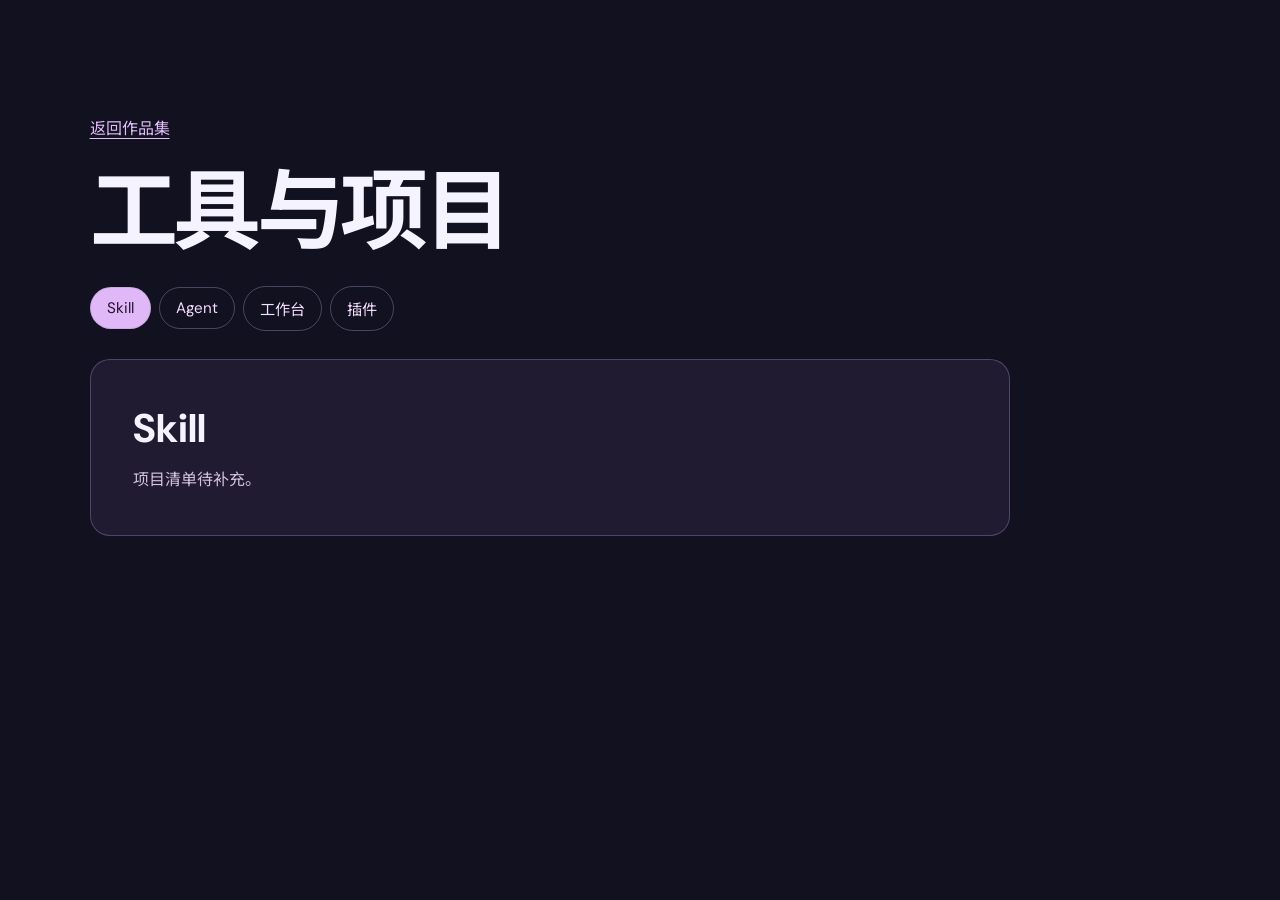
==== projects.html @ 49251c05 "Add portfolio pages" ====
<!doctype html>
<html lang="zh-CN">
<head>
  <meta charset="utf-8">
  <meta name="viewport" content="width=device-width, initial-scale=1">
  <meta name="description" content="Skill、Agent、工作台与插件的项目清单。">
  <title>工具与项目 · 作品集</title>
  <link rel="stylesheet" href="style.css">
  <link rel="stylesheet" href="works.css">
  <link rel="stylesheet" href="projects.css">
</head>
<body>
  <main class="section project-library">
    <a class="vibe-link" href="index.html#project-folders">返回作品集</a>
    <h1>工具与项目</h1>
    <nav class="project-tabs" aria-label="项目文件夹">
      <a href="#skill">Skill</a>
      <a href="#agent">Agent</a>
      <a href="#workbench">工作台</a>
      <a href="#plugins">插件</a>
    </nav>
    <div class="project-panels">
      <section class="project-panel" id="skill" aria-labelledby="skill-title">
        <h2 id="skill-title">Skill</h2>
        <p>项目清单待补充。</p>
      </section>
      <section class="project-panel" id="agent" aria-labelledby="agent-title">
        <h2 id="agent-title">Agent</h2>
        <p>项目清单待补充。</p>
      </section>
      <section class="project-panel" id="workbench" aria-labelledby="workbench-title">
        <h2 id="workbench-title">工作台</h2>
        <ul class="project-cases">
          <li>
            <h3>达人社教培 AI 工作台 Demo</h3>
            <p>面向独立老师和小型教培机构，展示业务工作台、经营诊断和报告流程。</p>
            <a class="vibe-link" href="https://github.com/liangtingwang123-rgb/workplant" target="_blank" rel="noopener noreferrer">查看 GitHub 仓库</a>
          </li>
        </ul>
      </section>
      <section class="project-panel" id="plugins" aria-labelledby="plugins-title">
        <h2 id="plugins-title">插件</h2>
        <p>项目清单待补充。</p>
      </section>
    </div>
  </main>
</body>
</html>
---- style.css ----
@import url('https://fonts.googleapis.com/css2?family=DM+Sans:wght@400;500;600;700&family=Noto+Sans+SC:wght@400;500;600;700&display=swap');
:root{font-family:'DM Sans','Noto Sans SC',sans-serif;color:#f5f3ff;background:#111120;scroll-behavior:smooth}*{box-sizing:border-box}body{margin:0}a{color:inherit;text-decoration:none}img,video{display:block;width:100%}button,a{outline-offset:4px}.site-header{height:74px;padding:0 4.5%;display:flex;align-items:center;justify-content:space-between;border-bottom:1px solid #ffffff21;position:relative;z-index:2;background:#111120}.brand{font-size:17px;font-weight:700;letter-spacing:.08em}.brand span{color:#a2a0b4;font-size:12px}.site-header nav{display:flex;gap:34px;color:#c7c5d5;font-size:14px}.site-header nav a:hover,.text-link:hover{color:#df9efa}.header-cta{border:1px solid #77738e;border-radius:100px;padding:10px 18px;font-size:14px}.header-cta:hover{background:#fff;color:#171423}.hero{min-height:680px;display:grid;grid-template-columns:53% 47%;position:relative;overflow:hidden;background:radial-gradient(circle at 62% 30%,#35224d 0,#171626 42%,#111120 75%)}.hero-copy{padding:115px 5% 100px 8.5%;position:relative;z-index:1}.eyebrow{color:#c39af6;font-size:12px;font-weight:700;letter-spacing:.17em;margin:0 0 26px}.hero h1{font-size:clamp(46px,5.4vw,86px);line-height:1.18;letter-spacing:-.07em;margin:0 0 30px;font-weight:700}.hero h1 em{font-style:normal;background:linear-gradient(90deg,#fff 5%,#d6adff 70%,#ffb6bf);background-clip:text;color:transparent}.hero-intro{color:#c9c6d7;font-size:17px;line-height:1.85;max-width:530px}.hero-actions{display:flex;align-items:center;gap:30px;margin-top:35px}.button{display:inline-flex;align-items:center;justify-content:center;border-radius:100px;padding:15px 27px;font-size:15px;font-weight:700}.button-primary{background:#dfadfb;color:#1b1324}.button-primary:hover{background:#fff}.text-link{font-size:14px}.hero-art{align-self:center;height:525px;margin:25px 0 55px -4%;overflow:hidden;border-radius:28px 0 0 28px;box-shadow:0 25px 80px #0008;transform:rotate(-2deg)}.hero-art img{height:100%;object-fit:cover;object-position:47%}.hero-bottom{position:absolute;bottom:30px;left:4.5%;right:4.5%;display:flex;justify-content:space-between;color:#9e9aaf;font-size:12px;letter-spacing:.05em}.section,.process-section{padding:110px 7%;max-width:1600px;margin:auto}.section-heading{display:flex;align-items:end;justify-content:space-between;gap:35px;margin-bottom:40px}.section-heading .eyebrow{margin-bottom:13px}.section-heading h2{font-size:clamp(32px,3.4vw,54px);letter-spacing:-.05em;margin:0}.section-heading>p{color:#aaa8ba;font-size:15px}.project-grid{display:grid;grid-template-columns:1fr 1fr;gap:28px}.project{background:#1c1b2d;border:1px solid #ffffff16;border-radius:20px;overflow:hidden}.project-featured{grid-column:1/-1;display:grid;grid-template-columns:58% 42%}.project-media{background:#252139;aspect-ratio:16/10;overflow:hidden}.project-featured .project-media{aspect-ratio:auto;min-height:450px}.project-media video{width:100%;height:100%;object-fit:contain;background:#0b0a10}.project-info{padding:26px 30px 30px;display:flex;flex-direction:column;justify-content:space-between;gap:30px}.project-featured .project-info{padding:44px}.category{color:#c4a0e6;font-size:12px;font-weight:700;letter-spacing:.1em}.project h3{font-size:28px;margin:12px 0}.project-featured h3{font-size:38px}.project p{color:#b8b6c9;font-size:15px;line-height:1.8;max-width:380px}.project-note{color:#928ea8;font-size:13px}.process-section{padding-top:50px}.process-grid{display:grid;grid-template-columns:repeat(3,1fr);gap:18px}.process-image{position:relative;aspect-ratio:4/3;border-radius:14px;overflow:hidden;background:#28243b}.process-image img{height:100%;object-fit:cover}.process-image span{position:absolute;bottom:12px;left:12px;background:#151322db;border:1px solid #ffffff25;border-radius:100px;padding:8px 14px;font-size:12px}.process-copy{color:#c1bfd0;max-width:840px;font-size:17px;line-height:1.9;margin-top:30px}.capabilities{padding-top:60px}.capability-list{border-top:1px solid #ffffff30}.capability-list>div{display:grid;grid-template-columns:65px 1fr 1.3fr;align-items:center;gap:20px;padding:30px 0;border-bottom:1px solid #ffffff30}.capability-list span{color:#a998c2;font-size:14px}.capability-list h3{font-size:25px;margin:0}.capability-list p{color:#b3b0c3;line-height:1.7;margin:0}.contact{text-align:center;padding:110px 20px;background:radial-gradient(circle at center,#483059,#241b35 50%,#161522 85%)}.contact .eyebrow{margin-bottom:18px}.contact h2{font-size:clamp(30px,4vw,56px);line-height:1.35;letter-spacing:-.05em;margin:0 0 20px}.contact p:not(.eyebrow){color:#c4bfd0}.contact-note{display:inline-block;border:1px solid #877397;border-radius:100px;padding:12px 24px;color:#d4c6df;margin-top:24px;font-size:14px}footer{display:flex;justify-content:space-between;padding:27px 5%;color:#8d8a9e;font-size:12px}@media(max-width:800px){.site-header{height:64px}.site-header nav{display:none}.hero{display:block;min-height:0}.hero-copy{padding:70px 7% 30px}.hero-art{height:350px;margin:20px 0 75px 7%;border-radius:20px 0 0 20px}.hero-bottom{bottom:22px}.section,.process-section{padding:75px 6%}.section-heading{display:block}.section-heading>p{margin-top:20px}.project-grid{display:block}.project{margin-bottom:20px}.project-featured{display:block}.project-featured .project-media{min-height:0;aspect-ratio:16/10}.project-featured .project-info{padding:26px 30px 30px}.project-featured h3{font-size:28px}.process-section{padding-top:35px}.process-grid{grid-template-columns:1fr 1fr}.process-image:last-child{grid-column:1/-1}.capability-list>div{grid-template-columns:40px 1fr;gap:12px}.capability-list p{grid-column:2}.contact{padding:80px 20px}}@media(max-width:520px){.brand{font-size:14px}.brand span{display:none}.header-cta{font-size:12px;padding:8px 13px}.hero h1{font-size:43px}.hero-intro{font-size:16px}.hero-actions{gap:18px}.hero-art{height:290px}.hero-bottom span:first-child{display:none}.hero-bottom{justify-content:end}.process-grid{display:block}.process-image{margin-bottom:15px}.process-image:last-child{grid-column:auto}}

/* The two supplied cover images form a scroll-controlled opening scene. */
.site-header{position:absolute;inset:0 0 auto;z-index:20;background:linear-gradient(#10101ba8,#10101b00);border-bottom:0;color:#fff}
.scroll-hero{height:240svh;position:relative;--scene-progress:0;--image-mix:0;--copy-progress:0}
.scroll-hero-stage{position:sticky;top:0;height:100svh;min-height:580px;overflow:hidden;isolation:isolate;background:#17152b}
.hero-scene,.hero-frame,.hero-scene-shade{position:absolute;inset:0;width:100%;height:100%}
.hero-scene{perspective:1100px;overflow:hidden}
.hero-frame{object-fit:cover;object-position:center center;will-change:transform,opacity;backface-visibility:hidden}
.hero-frame-start{transform:translate3d(calc(var(--scene-progress)*-2.5%),calc(var(--scene-progress)*-1%),0) scale(calc(1 + var(--scene-progress)*.16));opacity:calc(1 - var(--image-mix))}
.hero-frame-end{transform:translate3d(calc((1 - var(--scene-progress))*1.5%),calc((1 - var(--scene-progress))*1%),0) scale(calc(1.13 - var(--scene-progress)*.13));opacity:var(--image-mix)}
.hero-scene-shade{background:linear-gradient(90deg,#0807128a 0%,#08071220 53%,transparent 85%),linear-gradient(0deg,#080712a8,transparent 45%);opacity:calc(.25 + var(--copy-progress)*.75);pointer-events:none}
.scroll-hero-top{position:absolute;top:92px;left:4.5%;right:4.5%;display:flex;justify-content:space-between;color:#ffffffbd;font-size:12px;letter-spacing:.16em}
.scroll-hero-copy{position:absolute;left:7%;bottom:10%;max-width:860px;opacity:var(--copy-progress);transform:translate3d(0,calc((1 - var(--copy-progress))*35px),0);pointer-events:none;text-shadow:0 3px 25px #0807128c}
.scroll-hero-copy .eyebrow{color:#f4c8f9;margin-bottom:16px}
.scroll-hero-copy h1{font-size:clamp(46px,6.5vw,104px);line-height:1.13;letter-spacing:-.07em;margin:0 0 20px}
.scroll-hero-copy h1 em{font-style:normal;color:#f4d5fb}
.scroll-hero-copy p:not(.eyebrow){color:#eee9f2;font-size:16px;margin:0 0 25px}
.scroll-hero-copy .button{pointer-events:auto;text-shadow:none}
.scroll-hint{position:absolute;left:50%;bottom:30px;transform:translateX(-50%);display:flex;flex-direction:column;align-items:center;gap:12px;color:#fff;font-size:13px;letter-spacing:.08em;opacity:calc(1 - var(--scene-progress)*3);white-space:nowrap}
.scroll-hint-line{width:1px;height:34px;background:linear-gradient(#fff,transparent)}
.hero-progress{position:absolute;right:4.5%;top:50%;width:2px;height:110px;background:#ffffff55;transform:translateY(-50%)}
.hero-progress span{display:block;width:100%;height:100%;background:#fff;transform:scaleY(var(--scene-progress));transform-origin:top}
@media(max-width:800px){.scroll-hero-stage{min-height:0}.scroll-hero-top{top:80px}.scroll-hero-copy{left:6%;right:6%;bottom:12%}.scroll-hero-copy h1{font-size:clamp(42px,9vw,72px)}.hero-frame{object-position:43% center}.hero-scene-shade{background:linear-gradient(0deg,#080712d1,transparent 60%);opacity:calc(.2 + var(--copy-progress)*.8)}}
@media(max-width:520px){.scroll-hero{height:210svh}.scroll-hero-top{top:78px;font-size:10px}.scroll-hero-copy h1{font-size:43px}.scroll-hero-copy p:not(.eyebrow){font-size:14px}.scroll-hint{bottom:22px}.hero-progress{right:5%;height:75px}.hero-frame{object-position:42% center}}
@media(prefers-reduced-motion:reduce){.scroll-hero{height:100svh}.hero-frame-start{display:none}.hero-frame-end{opacity:1;transform:none}.scroll-hero-copy{opacity:1;transform:none}.scroll-hint,.hero-progress{display:none}}
.hero-frame-start{transform:var(--start-transform,scale(1))}
.hero-frame-end{transform:var(--end-transform,scale(1.13))}
.scroll-hero-copy{transform:var(--copy-transform,translate3d(0,35px,0))}
.scroll-hint{opacity:var(--hint-opacity,1)}
@media(prefers-reduced-motion:reduce){.hero-frame-end{transform:none}.scroll-hero-copy{transform:none}}
/* Keep the character clear and give the opening statement its own space. */
.scroll-hero-copy{left:auto;right:6%;width:min(42vw,640px);max-width:none;text-align:left;bottom:15%}
.scroll-hero-copy h1{font-size:clamp(44px,4.4vw,72px);line-height:1.19}
.hero-scene-shade{background:linear-gradient(270deg,#080712bb 0%,#08071240 42%,transparent 70%),linear-gradient(0deg,#08071275,transparent 48%)}
.hero-scene{transform-style:preserve-3d}
.hero-frame{transform-origin:50% 50%}
.subsection-heading{margin:84px 0 28px;padding-top:35px;border-top:1px solid #ffffff30}
.subsection-heading .eyebrow{margin-bottom:12px}
.subsection-heading h3{font-size:clamp(28px,3vw,43px);margin:0 0 8px}
.subsection-heading p:last-child{color:#aaa8ba;font-size:15px}
.creator-project{display:grid;grid-template-columns:43% 57%;max-width:900px}
.creator-project .project-media{aspect-ratio:16/9}
.creator-project .project-info{padding:35px}
@media(max-width:800px){.scroll-hero-copy{right:6%;width:53vw;bottom:14%}.scroll-hero-copy h1{font-size:clamp(36px,5vw,54px)}.creator-project{display:block}.creator-project .project-media{aspect-ratio:16/10}}
@media(max-width:520px){.scroll-hero-copy{left:auto;right:5%;width:67vw;bottom:13%}.scroll-hero-copy h1{font-size:clamp(30px,8vw,42px)}.scroll-hero-copy .eyebrow{font-size:9px;letter-spacing:.1em}.scroll-hero-copy p:not(.eyebrow){font-size:12px;line-height:1.5}.scroll-hero-copy .button{padding:11px 19px;font-size:13px}.hero-scene-shade{background:linear-gradient(270deg,#080712bf,#08071234 75%,transparent),linear-gradient(0deg,#08071275,transparent 55%)}.subsection-heading{margin-top:60px}.creator-project .project-info{padding:26px 30px}}
---- works.css ----
.works {
  --card-gap: clamp(14px, 2vw, 24px);
  --work-border: #b8a9d52e;
}

.works .section-heading {
  margin-bottom: clamp(32px, 5vw, 64px);
}

.work-index {
  display: flex;
  align-items: center;
  flex-wrap: wrap;
  gap: 8px;
}

.work-index a {
  padding: 8px 14px;
  border: 1px solid var(--work-border);
  border-radius: 100px;
  font-size: .9rem;
  color: #e3d6f0;
}

.work-index a:hover {
  background: #362743;
  border-color: #b99bcf;
}

@media (max-width: 800px) {
  .works .section-heading .work-index {
    margin-top: 17px;
  }
}

.work-collection + .work-collection {
  margin-top: clamp(56px, 8vw, 112px);
  padding-top: clamp(32px, 5vw, 56px);
  border-top: 1px solid var(--work-border);
}

.work-collection h3 {
  margin: 0 0 10px;
  font-size: clamp(28px, 4vw, 54px);
  line-height: 1.15;
  letter-spacing: -.035em;
}

.online-feature {
  display: flex;
  flex-wrap: wrap;
  align-items: flex-end;
  justify-content: space-between;
  gap: 26px;
  margin-bottom: clamp(48px, 7vw, 92px);
  padding: clamp(24px, 5vw, 66px);
  border: 1px solid #b292de65;
  border-radius: 24px;
  background: radial-gradient(ellipse at 12% 110%, #58315f 0%, transparent 64%),
    linear-gradient(120deg, #302040, #19172c 76%);
}

.online-feature h3 {
  margin: 0 0 18px;
  color: #f1dffa;
  font-size: clamp(1.125rem, 2vw, 1.55rem);
}

.online-feature-metric {
  display: flex;
  flex-wrap: wrap;
  align-items: baseline;
  gap: 8px 18px;
  margin: 0;
}

.online-feature-metric strong {
  color: #f7ddff;
  font-size: clamp(3.75rem, 10.5vw, 9rem);
  font-variant-numeric: tabular-nums;
  letter-spacing: -.055em;
  line-height: .93;
  white-space: nowrap;
}

.online-feature-metric strong span {
  font-size: .46em;
  letter-spacing: 0;
}

.online-feature-label {
  color: #eedcf9;
  font-size: clamp(1rem, 2vw, 1.55rem);
  white-space: nowrap;
}

.online-feature .button {
  padding: 14px 24px;
  font-size: 1rem;
}

.book-preview {
  display: grid;
  grid-template-columns: minmax(0, 1.35fr) minmax(0, 1fr);
  margin-top: 22px;
  overflow: hidden;
  border: 1px solid var(--work-border);
  border-radius: 20px;
  background: #231a34;
}

.book-preview:hover {
  border-color: #d6aaf2;
}

.book-preview img {
  height: 100%;
  aspect-ratio: 2 / 1;
  object-fit: contain;
  background: #171424;
}

.book-preview-copy {
  display: grid;
  align-content: center;
  justify-items: start;
  gap: 13px;
  padding: clamp(22px, 4vw, 50px);
  color: #dfcfea;
}

.book-preview-copy strong {
  color: #f7edfc;
  font-size: clamp(1.55rem, 4vw, 3.4rem);
}

.book-preview-copy .button {
  margin-top: 5px;
}

.work-lane {
  margin-top: clamp(20px, 3vw, 36px);
}

.work-lane-bar {
  min-height: 44px;
  display: flex;
  justify-content: space-between;
  align-items: center;
  gap: 12px;
  margin-bottom: 10px;
}

.work-lane-bar h4 {
  margin: 0;
  font-size: clamp(18px, 2vw, 24px);
  line-height: 1.25;
}

.work-controls {
  display: flex;
  gap: 8px;
  flex: 0 0 auto;
}

.work-controls[hidden] {
  display: none;
}

.work-control,
.media-viewer-close {
  display: grid;
  place-items: center;
  width: 44px;
  height: 44px;
  padding: 0;
  border: 1px solid #aa9abe60;
  border-radius: 50%;
  color: #f5edff;
  background: #242039;
  cursor: pointer;
}

.work-control:hover:not([aria-disabled="true"]),
.media-viewer-close:hover {
  background: #4d3d62;
}

.work-control[aria-disabled="true"] {
  opacity: .35;
  cursor: default;
}

.work-chevron {
  width: 9px;
  height: 9px;
  border: solid currentColor;
  border-width: 2px 2px 0 0;
  transform: translateX(-2px) rotate(45deg);
}

.work-control[data-direction="-1"] .work-chevron {
  transform: translateX(2px) rotate(-135deg);
}

.work-track {
  display: grid;
  grid-auto-flow: column;
  grid-auto-columns: clamp(238px, 31.5%, 410px);
  gap: var(--card-gap);
  margin: 0;
  padding: 6px 5px 16px;
  list-style: none;
  overflow-x: auto;
  overscroll-behavior-x: contain;
  scroll-snap-type: x mandatory;
  scroll-padding-inline: 5px;
  scrollbar-width: thin;
  scrollbar-color: #8c72a1 #271e34;
}

.work-track.is-dragging {
  cursor: grabbing;
  user-select: none;
  scroll-snap-type: none;
}

.work-track.is-dragging a {
  cursor: grabbing;
}

.work-track > li {
  min-width: 0;
  scroll-snap-align: start;
}

.work-card {
  display: flex;
  flex-direction: column;
  height: 100%;
  border: 1px solid var(--work-border);
  border-radius: 16px;
  overflow: hidden;
  background: #1c192c;
  color: #f8f3ff;
  user-select: none;
  transition: border-color .2s ease, background-color .2s ease, transform .25s ease;
}

.work-card:hover,
.work-card:focus-visible {
  border-color: #d4a6fb;
  background: #262037;
}

.work-card:focus-visible,
.work-control:focus-visible,
.media-viewer-close:focus-visible {
  outline: 2px solid #e7c2ff;
  outline-offset: 2px;
}

.work-card-media {
  display: block;
  position: relative;
  overflow: hidden;
  aspect-ratio: 4 / 3;
  background: radial-gradient(ellipse at center, #352941, #201a2b);
}

.work-card-media img {
  height: 100%;
  object-fit: contain;
  transition: transform .45s ease;
}

@media (hover: hover) and (prefers-reduced-motion: no-preference) {
  .work-track:not(.is-dragging) .work-card:hover {
    transform: translateY(-3px);
  }

  .work-track:not(.is-dragging) .work-card:hover img {
    transform: scale(1.035);
  }
}

.work-card-copy {
  display: flex;
  justify-content: space-between;
  align-items: baseline;
  gap: 12px;
  padding: 16px 15px 17px;
}

.work-card-title {
  font-size: clamp(16px, 1.5vw, 22px);
  font-weight: 700;
  line-height: 1.45;
}

.circular-gallery .work-lane-bar {
  flex-wrap: wrap;
}

.circular-gallery:not(.is-circular-gallery) [data-gallery-toggle],
.circular-gallery:not(.is-circular-gallery) .gallery-caption,
.circular-gallery.is-gallery-static [data-gallery-toggle] {
  display: none;
}

.circular-gallery [data-gallery-toggle]::before {
  content: '';
  box-sizing: border-box;
  width: 11px;
  height: 13px;
  border-inline: 3px solid currentColor;
}

.circular-gallery [data-gallery-toggle][data-paused]::before {
  width: 0;
  height: 0;
  margin-left: 3px;
  border: 7px solid transparent;
  border-left: 11px solid currentColor;
  border-right: 0;
}

.is-circular-gallery .work-track {
  display: block;
  position: relative;
  width: 100%;
  height: var(--gallery-height, 300px);
  padding: 0;
  overflow: hidden;
  overflow: clip;
  perspective: var(--gallery-perspective, 1000px);
  scroll-snap-type: none;
  color: #f5edff;
  background: radial-gradient(ellipse at 50% 50%, #42305267, transparent 69%);
  touch-action: pan-y pinch-zoom;
  cursor: grab;
}

.is-circular-gallery .work-track:focus-visible {
  outline: 2px solid #e7c2ff;
  outline-offset: 3px;
  border-radius: 12px;
}

.is-circular-gallery .work-track > li {
  position: absolute;
  top: 50%;
  left: 50%;
  width: var(--gallery-card-width, 260px);
  backface-visibility: hidden;
}

.is-circular-gallery .work-card {
  position: relative;
  border-color: #b8a9d580;
  border-radius: clamp(9px, 1.25vw, 17px);
  box-shadow: 0 14px 32px #09051355;
  -webkit-user-drag: none;
}

.is-circular-gallery .work-track:not(.is-dragging) .work-card:hover,
.is-circular-gallery .work-track:not(.is-dragging) .work-card:hover img {
  transform: none;
}

.is-circular-gallery .is-gallery-front .work-card {
  border-color: #cf9ff4;
  box-shadow: 0 20px 42px #08040d98, 0 0 28px #cf9ff41e;
}

.is-circular-gallery .work-card:focus-visible {
  outline-offset: -4px;
}

.is-circular-gallery .work-card-media {
  aspect-ratio: 16 / 9;
  background: #20172b;
}

.is-circular-gallery .work-card-copy {
  position: absolute;
  width: 1px;
  height: 1px;
  padding: 0;
  overflow: hidden;
  clip-path: inset(50%);
  white-space: nowrap;
}

.gallery-caption {
  display: flex;
  align-items: baseline;
  justify-content: center;
  gap: 12px;
  margin: 4px 0 0;
}

.gallery-caption [data-gallery-title] {
  font-size: clamp(1rem, 2.3vw, 1.35rem);
  font-weight: 700;
}

.gallery-caption [data-gallery-position] {
  color: #cabbda;
  font-size: .875rem;
  font-variant-numeric: tabular-nums;
  white-space: nowrap;
}

@media (prefers-reduced-motion: no-preference) {
  .is-gallery-entering .work-card {
    animation: gallery-rise .48s cubic-bezier(.2, .7, .25, 1) var(--gallery-rise-delay, 0ms) both;
  }

  @keyframes gallery-rise {
    from {opacity: 0; translate: 0 33px;}
    to {opacity: 1; translate: 0 0;}
  }
}

.video-time {
  flex: 0 0 auto;
  color: #cbc0db;
  font-size: .875rem;
  font-variant-numeric: tabular-nums;
}

.media-viewer {
  width: min(1120px, calc(100% - 24px));
  max-width: none;
  max-height: calc(100% - 24px);
  padding: 0;
  border: 1px solid #88739c;
  border-radius: 16px;
  background: #151222;
  color: #fff;
  box-shadow: 0 24px 100px #0009;
}

.media-viewer::backdrop {
  background: #090710d9;
}

.media-viewer-bar {
  display: flex;
  align-items: center;
  justify-content: space-between;
  gap: 16px;
  padding: 10px 14px 10px 20px;
}

.media-viewer-bar h2 {
  margin: 0;
  font-size: 1.125rem;
}

.media-viewer-close {
  flex: 0 0 auto;
  font: 28px/1 system-ui, sans-serif;
}

.image-viewer img {
  display: block;
  width: 100%;
  max-height: calc(100svh - 104px);
  background: #07060b;
  object-fit: contain;
}

html:has(.media-viewer[open]) {
  overflow: hidden;
}

.video-group {
  margin-top: clamp(30px, 4vw, 60px);
  scroll-margin-top: 18px;
}

.video-group + .video-group {
  padding-top: 24px;
  border-top: 1px solid var(--work-border);
}

.video-group h4 {
  margin: 0 0 20px;
  font-size: clamp(19px, 2.15vw, 27px);
}

.video-lane .work-lane-bar h4 {
  margin: 0;
}

.video-track {
  grid-auto-columns: clamp(235px, 75%, 920px);
}

.video-card {
  --cover-background: #101b2d;
  --cover-shadow: #101b2d44;
  --cover-focal-y: 27%;
}

.video-card-palace {
  --cover-background: #2e2429;
  --cover-shadow: #2e242944;
  --cover-focal-y: 30%;
}

.overseas-track .video-card {
  --cover-background: #19141d;
  --cover-shadow: #19141d44;
  --cover-focal-y: 9%;
}

.video-card-cover {
  isolation: isolate;
  aspect-ratio: 16 / 9;
  background: var(--cover-background);
}

.video-card-cover img {
  position: absolute;
  inset: 0 0 0 auto;
  width: 76%;
  object-fit: cover;
  object-position: center var(--cover-focal-y);
  transform-origin: right center;
}

.video-card-product img {
  width: 59%;
  padding-right: clamp(12px, 4vw, 48px);
  object-fit: contain;
  object-position: right center;
}

.video-card-cover::after {
  position: absolute;
  inset: 0;
  content: '';
  background: linear-gradient(90deg, var(--cover-background) 23%, var(--cover-shadow) 66%, transparent),
    linear-gradient(0deg, #0b0916d9, transparent 65%);
  pointer-events: none;
}

.video-card-copy {
  position: absolute;
  z-index: 1;
  inset: auto 0 0;
  display: grid;
  gap: 10px;
  padding: clamp(14px, 3.1vw, 42px);
}

.video-card-copy .work-card-title {
  font-size: clamp(19px, 3.4vw, 48px);
  text-shadow: 0 2px 12px #0a0814;
}

.video-card-meta {
  display: flex;
  align-items: center;
  gap: 13px;
}

.video-card-play {
  display: inline-flex;
  align-items: center;
  gap: 7px;
  padding: 6px 12px;
  border: 1px solid #dfd5f285;
  border-radius: 100px;
  background: #181323a8;
  color: #fff;
  font-size: .875rem;
}

.video-card-play::before {
  width: 0;
  height: 0;
  content: '';
  border-block: 4px solid transparent;
  border-left: 7px solid currentColor;
}

.video-viewer {
  width: min(480px, calc(100% - 24px));
}

.video-viewer video {
  width: 100%;
  aspect-ratio: 9 / 16;
  max-height: calc(100svh - 104px);
  object-fit: contain;
  background: #07060b;
}

.video-list {
  display: grid;
  gap: clamp(28px, 5vw, 56px);
  max-width: 940px;
  margin: 0 auto;
  padding: 0;
  list-style: none;
}

.video-list > li {
  min-width: 0;
}

.video-entry {
  width: 100%;
  margin: 0 auto;
  border: 1px solid var(--work-border);
  border-radius: 16px;
  overflow: hidden;
  background: #1c192c;
}

.video-entry figcaption {
  display: flex;
  justify-content: space-between;
  align-items: baseline;
  gap: 12px;
  padding: 13px 16px;
}

.video-entry video {
  display: block;
  width: 100%;
  height: auto;
  max-height: 80svh;
  aspect-ratio: var(--video-ratio);
  object-fit: contain;
  background: #07060b;
}

.vibe-section {
  padding-top: 12px;
}

.vibe-case {
  display: grid;
  grid-template-columns: minmax(0, 1fr) minmax(0, 1.15fr);
  overflow: hidden;
  border: 1px solid #b8a9d53d;
  border-radius: 20px;
  background: #1c192c;
}

.vibe-case-copy {
  align-self: center;
  padding: clamp(23px, 4vw, 54px);
}

.vibe-case h3 {
  margin: 0;
  font-size: clamp(23px, 3vw, 39px);
}

.vibe-case p {
  color: #d0c3dd;
  line-height: 1.75;
  margin: 14px 0 24px;
}

.vibe-case-actions {
  display: flex;
  flex-wrap: wrap;
  align-items: center;
  gap: 13px 22px;
}

.vibe-link {
  color: #e2bdfb;
  text-decoration: underline;
  text-underline-offset: .25em;
}

.vibe-case-image {
  width: 100%;
  height: 100%;
  min-height: 0;
  object-fit: cover;
  object-position: 40% center;
}

@media (max-width: 650px) {
  .book-preview {
    grid-template-columns: minmax(0, 1fr);
  }

  .work-track {
    grid-auto-columns: 76%;
  }

  .video-track {
    grid-auto-columns: 86%;
  }

  .vibe-case {
    grid-template-columns: minmax(0, 1fr);
  }

  .vibe-case-image {
    order: -1;
    height: auto;
  }
}

@media (prefers-reduced-motion: reduce) {
  .work-card,
  .work-card-media img {
    transition: none;
  }
}
---- projects.css ----
.project-folders .section-heading {
  margin-bottom: 38px;
}

.folder-grid {
  display: grid;
  grid-template-columns: repeat(4, minmax(0, 1fr));
  gap: clamp(16px, 3.2vw, 48px);
  padding: 105px 10px 24px;
}

.folder-group {
  --folder-back: #bda0d6;
  --folder-front: #ead3f8;
  --folder-shade: #c3a0dd;
  --folder-tilt: -7deg;
  --folder-offset: 0px;
  position: relative;
  min-width: 0;
}

.folder-link {
  position: relative;
  display: block;
  width: 100%;
  min-height: clamp(94px, 15vw, 172px);
  padding: 0;
  isolation: isolate;
  border: 1px solid #fff5;
  border-radius: 8px 16px 16px 16px;
  background: var(--folder-back);
  color: #24152f;
  box-shadow: 0 14px 24px #07051270, inset 0 1px #fffa;
  font: inherit;
  text-align: left;
  cursor: pointer;
  transform: translateY(var(--folder-offset)) rotate(var(--folder-tilt));
  transition: transform .28s ease, box-shadow .28s ease;
}

.folder-link::before {
  position: absolute;
  bottom: calc(100% - 4px);
  left: -1px;
  width: 48%;
  height: 23px;
  content: '';
  border: 1px solid #fff7;
  border-bottom: 0;
  border-radius: 10px 21px 0 0;
  background: var(--folder-back);
}

.folder-link::after {
  position: absolute;
  top: 8%;
  right: 8%;
  left: 8%;
  height: 63%;
  content: '';
  border-radius: 7px;
  background: #fbf2ff;
  opacity: 0;
  transform: translateY(5%);
  transition: transform .44s cubic-bezier(.2, .8, .3, 1), opacity .2s ease;
  pointer-events: none;
}

.folder-link > span {
  position: absolute;
  z-index: 1;
  inset: -1px;
  display: flex;
  align-items: flex-end;
  padding: clamp(14px, 2.6vw, 28px);
  border: 1px solid #fff7;
  border-radius: inherit;
  background: linear-gradient(145deg, var(--folder-front) 10%, var(--folder-shade));
  font-size: clamp(1.15rem, 2.5vw, 2.25rem);
  font-weight: 700;
  line-height: 1.1;
  transform-origin: 50% 100%;
  transition: transform .44s cubic-bezier(.2, .8, .3, 1), box-shadow .3s ease;
}

.folder-group:nth-child(2) {
  --folder-back: #9fa6d4;
  --folder-front: #e3e6ff;
  --folder-shade: #aeb8e8;
  --folder-tilt: 6deg;
  --folder-offset: 13px;
}

.folder-group:nth-child(3) {
  --folder-back: #c997b0;
  --folder-front: #f5d9e6;
  --folder-shade: #dfa9c6;
  --folder-tilt: -4deg;
  --folder-offset: -5px;
}

.folder-group:nth-child(4) {
  --folder-back: #b1a5db;
  --folder-front: #e4dbfa;
  --folder-shade: #b9a9e9;
  --folder-tilt: 8deg;
  --folder-offset: 12px;
}

.folder-group[data-open] {
  z-index: 1;
}

.folder-group[data-open] .folder-link,
.folder-link:focus-visible {
  transform: translateY(-7px) rotate(0deg);
  box-shadow: 0 20px 42px #070512a0, inset 0 1px #fffa;
}

.folder-group[data-open] .folder-link::after {
  opacity: 1;
  transform: translateY(-24%);
}

.folder-group[data-open] .folder-link > span {
  box-shadow: 0 -5px 15px #24152f40;
  transform: perspective(660px) rotateX(-32deg);
}

.folder-menu {
  position: absolute;
  z-index: 2;
  inset-inline: -4px;
  bottom: calc(100% - 8px);
  display: flex;
  align-items: center;
  justify-content: center;
  flex-wrap: wrap;
  gap: 8px;
  padding: 0 4px 32px;
}

.folder-menu[hidden] {
  display: none;
}

.folder-pill {
  --pill-delay: 0ms;
  display: inline-flex;
  min-height: 36px;
  align-items: center;
  justify-content: center;
  padding: 6px 11px;
  border: 1px solid #f4e3ff;
  border-radius: 99px;
  background: #f7e9ff;
  color: #291937;
  box-shadow: 0 4px 13px #0c081b70;
  font-size: .875rem;
  font-weight: 700;
  line-height: 1.25;
  text-align: center;
  white-space: nowrap;
  animation: folder-pill-rise .44s cubic-bezier(.2, 1.3, .42, 1) var(--pill-delay) both,
    folder-pill-drift 3.4s ease-in-out calc(.44s + var(--pill-delay)) infinite;
}

.folder-pill:nth-child(2) {
  --pill-delay: 75ms;
}

.folder-pill:hover,
.folder-pill:focus-visible {
  background: #fff6ff;
  animation-play-state: running, paused;
}

@keyframes folder-pill-rise {
  from { opacity: 0; transform: translateY(24px) scale(.78); }
  to { opacity: 1; transform: translateY(0) scale(1); }
}

@keyframes folder-pill-drift {
  50% { translate: 0 -4px; }
}

.folder-link:focus-visible,
.folder-pill:focus-visible,
.project-tabs a:focus-visible {
  outline: 2px solid #f5d5ff;
  outline-offset: 5px;
}

.project-library {
  padding-top: clamp(56px, 9vw, 116px);
  min-height: 82svh;
}

.project-library h1 {
  margin: 25px 0;
  font-size: clamp(2.35rem, 7vw, 5.5rem);
  line-height: 1.1;
  letter-spacing: -.05em;
}

.project-tabs {
  display: flex;
  align-items: center;
  flex-wrap: wrap;
  gap: 8px;
  margin-bottom: 28px;
}

.project-tabs a {
  padding: 10px 16px;
  border: 1px solid #ad93bf64;
  border-radius: 99px;
  color: #f5defe;
  font-size: .95rem;
}

.project-tabs a:hover,
.project-library:has(#skill:target) a[href="#skill"],
.project-library:has(#agent:target) a[href="#agent"],
.project-library:has(#workbench:target) a[href="#workbench"],
.project-library:has(#plugins:target) a[href="#plugins"],
.project-library:not(:has(.project-panel:target)) a[href="#skill"] {
  background: #e0b8f8;
  color: #221331;
}

.project-panel {
  scroll-margin-top: 20px;
  max-width: 920px;
  padding: clamp(23px, 4vw, 42px);
  border: 1px solid #b292de55;
  border-radius: 20px;
  background: #211b32;
}

.project-panel:not(:target) {
  display: none;
}

.project-panels:not(:has(.project-panel:target)) .project-panel:first-child {
  display: block;
}

.project-panel h2 {
  margin: 0 0 13px;
  font-size: clamp(1.5rem, 3.5vw, 2.5rem);
}

.project-panel p {
  margin: 0;
  color: #d1c3df;
  line-height: 1.65;
}

.project-cases {
  margin: 23px 0 0;
  padding: 20px 0 0;
  border-top: 1px solid #b292de40;
  list-style: none;
}

.project-cases h3 {
  margin: 0 0 8px;
  font-size: 1.25rem;
}

.project-cases a {
  display: inline-block;
  margin-top: 12px;
}

@media (max-width: 800px) {
  .folder-grid {
    grid-template-columns: repeat(2, minmax(0, 1fr));
    row-gap: 110px;
    padding-bottom: 24px;
  }

  .folder-pill {
    min-height: 44px;
  }
}

@media (prefers-reduced-motion: reduce) {
  .folder-link,
  .folder-link::after,
  .folder-link > span {
    transition: none;
  }

  .folder-pill {
    animation: none;
  }
}
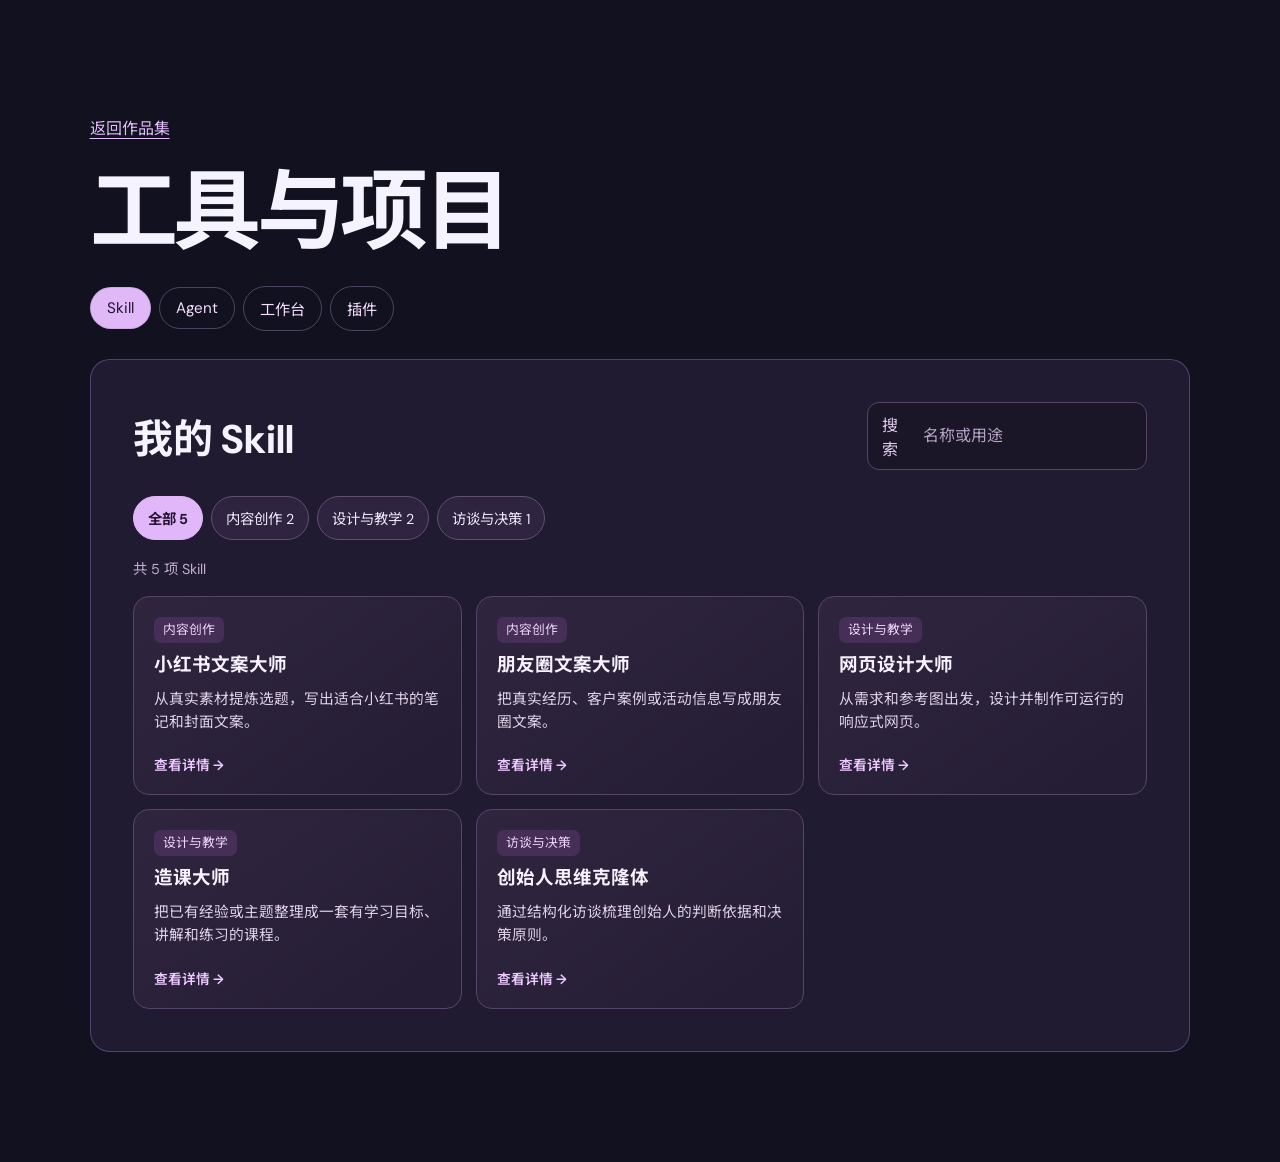
==== commit 9595a509: "Organize portfolio skills and fix the IELTS folder shortcut" ====
--- a/projects.html
+++ b/projects.html
@@ -8,6 +8,8 @@
   <link rel="stylesheet" href="style.css">
   <link rel="stylesheet" href="works.css">
   <link rel="stylesheet" href="projects.css">
+  <link rel="stylesheet" href="skill-library.css">
+  <script src="skill-library.js" defer></script>
 </head>
 <body>
   <main class="section project-library">
@@ -20,9 +22,18 @@
       <a href="#plugins">插件</a>
     </nav>
     <div class="project-panels">
-      <section class="project-panel" id="skill" aria-labelledby="skill-title">
-        <h2 id="skill-title">Skill</h2>
-        <p>项目清单待补充。</p>
+      <section class="project-panel skill-library" id="skill" aria-labelledby="skill-title">
+        <div class="skill-library-heading">
+          <h2 id="skill-title">我的 Skill</h2>
+          <label class="skill-search">
+            <span>搜索</span>
+            <input id="skill-search" type="search" placeholder="名称或用途" autocomplete="off" aria-controls="skill-cards">
+          </label>
+        </div>
+        <div class="skill-filters" id="skill-filters" role="group" aria-label="按类型筛选"></div>
+        <p id="skill-results" class="skill-results" role="status"></p>
+        <ul class="skill-cards" id="skill-cards"></ul>
+        <noscript><p>开启 JavaScript 后即可浏览技能卡片。</p></noscript>
       </section>
       <section class="project-panel" id="agent" aria-labelledby="agent-title">
         <h2 id="agent-title">Agent</h2>
@@ -44,5 +55,22 @@
       </section>
     </div>
   </main>
+  <dialog class="skill-detail" aria-labelledby="skill-detail-title">
+    <div class="skill-detail-frame">
+      <form method="dialog">
+        <button class="skill-close" aria-label="关闭技能详情" autofocus>×</button>
+      </form>
+      <header>
+        <p class="skill-tag" data-detail="category"></p>
+        <h2 id="skill-detail-title" data-detail="title"></h2>
+        <p class="skill-detail-description" data-detail="description"></p>
+      </header>
+      <dl>
+        <div><dt>适用场景</dt><dd data-detail="purpose"></dd></div>
+        <div><dt>需要提供</dt><dd data-detail="input"></dd></div>
+        <div><dt>会产出</dt><dd data-detail="output"></dd></div>
+      </dl>
+    </div>
+  </dialog>
 </body>
 </html>
--- a/style.css
+++ b/style.css
@@ -44,4 +44,143 @@
 .creator-project .project-media{aspect-ratio:16/9}
 .creator-project .project-info{padding:35px}
 @media(max-width:800px){.scroll-hero-copy{right:6%;width:53vw;bottom:14%}.scroll-hero-copy h1{font-size:clamp(36px,5vw,54px)}.creator-project{display:block}.creator-project .project-media{aspect-ratio:16/10}}
-@media(max-width:520px){.scroll-hero-copy{left:auto;right:5%;width:67vw;bottom:13%}.scroll-hero-copy h1{font-size:clamp(30px,8vw,42px)}.scroll-hero-copy .eyebrow{font-size:9px;letter-spacing:.1em}.scroll-hero-copy p:not(.eyebrow){font-size:12px;line-height:1.5}.scroll-hero-copy .button{padding:11px 19px;font-size:13px}.hero-scene-shade{background:linear-gradient(270deg,#080712bf,#08071234 75%,transparent),linear-gradient(0deg,#08071275,transparent 55%)}.subsection-heading{margin-top:60px}.creator-project .project-info{padding:26px 30px}}
+@media(max-width:520px){.scroll-hero-copy{left:auto;right:5%;width:67vw;bottom:13%}.scroll-hero-copy h1{font-size:clamp(26px,7.3vw,42px)}.scroll-hero-copy .eyebrow{font-size:9px;letter-spacing:.1em}.scroll-hero-copy p:not(.eyebrow){font-size:12px;line-height:1.5}.scroll-hero-copy .button{padding:11px 19px;font-size:13px}.hero-scene-shade{background:linear-gradient(270deg,#080712bf,#08071234 75%,transparent),linear-gradient(0deg,#08071275,transparent 55%)}.subsection-heading{margin-top:60px}.creator-project .project-info{padding:26px 30px}}
+
+.about-section {
+  scroll-margin-top: 24px;
+}
+
+.about-card {
+  max-width: 920px;
+  margin-inline: auto;
+  padding: clamp(24px, 5vw, 56px);
+  border: 1px solid #3f344e;
+  border-radius: 24px;
+  background: linear-gradient(145deg, #252035, #191726 80%);
+}
+
+.about-card h2 {
+  margin: 0 0 clamp(20px, 3vw, 32px);
+  font-size: clamp(1.55rem, 3vw, 2.35rem);
+  line-height: 1.2;
+}
+
+.about-card h2 span {
+  color: #bfb2d0;
+  font-size: .6em;
+  font-weight: 500;
+}
+
+.about-bio {
+  color: #d5ccdf;
+  font-size: clamp(1rem, 1.3vw, 1.125rem);
+  line-height: 1.9;
+}
+
+.about-bio p {
+  margin: 0 0 1em;
+}
+
+.about-bio p:last-child {
+  margin-bottom: 0;
+}
+
+.about-bio strong {
+  color: #f0d4ff;
+  font-weight: 700;
+}
+
+.social-profiles {
+  display: grid;
+  grid-template-columns: repeat(2, minmax(0, 1fr));
+  gap: 16px;
+  max-width: 720px;
+  margin: 32px auto 0;
+  text-align: left;
+}
+
+.social-profile {
+  --spotlight-x: 85%;
+  --spotlight-y: 0%;
+  position: relative;
+  isolation: isolate;
+  display: flex;
+  flex-direction: column;
+  justify-content: space-between;
+  gap: 22px;
+  min-height: 148px;
+  padding: clamp(20px, 3vw, 30px);
+  border: 1px solid transparent;
+  border-radius: 20px;
+  background:
+    linear-gradient(145deg, #2b2339, #191725 85%) padding-box,
+    radial-gradient(200px circle at var(--spotlight-x) var(--spotlight-y),
+      rgb(var(--spotlight-color) / var(--spotlight-edge, 0)), #514360 100%) border-box;
+}
+
+.social-profile--red {
+  --spotlight-color: 255 121 155;
+}
+
+.social-profile--bilibili {
+  --spotlight-color: 116 212 255;
+}
+
+.social-profile::before {
+  position: absolute;
+  z-index: -1;
+  inset: 0;
+  border-radius: inherit;
+  background: radial-gradient(240px circle at var(--spotlight-x) var(--spotlight-y),
+    rgb(var(--spotlight-color) / .26), transparent 100%);
+  opacity: 0;
+  pointer-events: none;
+  transition: opacity .24s ease;
+  content: "";
+}
+
+.social-profile:is(:hover, :active, :focus-visible) {
+  --spotlight-edge: .74;
+}
+
+.social-profile:is(:hover, :active, :focus-visible)::before {
+  opacity: 1;
+}
+
+.social-profile:focus-visible {
+  outline: 2px solid rgb(var(--spotlight-color));
+  outline-offset: 3px;
+}
+
+.social-profile-name {
+  color: #f7f1ff;
+  font-size: clamp(1.2rem, 2.3vw, 1.6rem);
+  font-weight: 700;
+}
+
+.social-profile-detail {
+  color: #ddcfe9;
+  font-size: .9rem;
+}
+
+.social-profile-detail [aria-hidden] {
+  margin-left: .2em;
+  color: rgb(var(--spotlight-color));
+}
+
+@media (max-width: 520px) {
+  .social-profiles {
+    gap: 10px;
+  }
+
+  .social-profile {
+    min-height: 116px;
+    gap: 16px;
+  }
+}
+
+@media (prefers-reduced-motion: reduce) {
+  .social-profile::before {
+    transition: none;
+  }
+}
--- a/projects.css
+++ b/projects.css
@@ -169,6 +169,12 @@
   --pill-delay: 75ms;
 }
 
+#folder-workbench-menu .folder-pill {
+  animation: folder-pill-rise .44s cubic-bezier(.2, 1.3, .42, 1) var(--pill-delay) both;
+  -webkit-user-select: none;
+  user-select: none;
+}
+
 .folder-pill:hover,
 .folder-pill:focus-visible {
   background: #fff6ff;
@@ -293,7 +299,8 @@
     transition: none;
   }
 
-  .folder-pill {
+  .folder-pill,
+  #folder-workbench-menu .folder-pill {
     animation: none;
   }
 }
--- a/skill-library.css
+++ b/skill-library.css
@@ -0,0 +1,240 @@
+.skill-library {
+  max-width: none;
+}
+
+.skill-library-heading {
+  display: flex;
+  flex-wrap: wrap;
+  align-items: center;
+  justify-content: space-between;
+  gap: 16px;
+}
+
+.skill-library-heading h2 {
+  margin: 0;
+}
+
+.skill-search {
+  display: flex;
+  align-items: center;
+  gap: 12px;
+  width: min(100%, 280px);
+  padding: 9px 14px;
+  border: 1px solid #574567;
+  border-radius: 12px;
+  background: #1a1527;
+  color: #dec9ec;
+}
+
+.skill-search input {
+  width: 100%;
+  min-width: 0;
+  border: 0;
+  background: transparent;
+  color: #f7ecff;
+  font: inherit;
+}
+
+.skill-search input::placeholder {
+  color: #b6a4c5;
+}
+
+.skill-search input:focus {
+  outline: none;
+}
+
+.skill-search:focus-within {
+  outline: 2px solid #e8bfff;
+  outline-offset: 2px;
+}
+
+.skill-filters {
+  display: flex;
+  flex-wrap: wrap;
+  gap: 8px;
+  margin: 26px 0 18px;
+}
+
+.skill-filter,
+.skill-close {
+  border: 1px solid #614f72;
+  background: #2f2440;
+  color: #f2e6fc;
+  font: inherit;
+  cursor: pointer;
+}
+
+.skill-filter {
+  min-height: 44px;
+  padding: 7px 14px;
+  border-radius: 99px;
+  font-size: .9rem;
+}
+
+.skill-filter[aria-pressed="true"] {
+  border-color: #e2b7fa;
+  background: #e2b7fa;
+  color: #251431;
+  font-weight: 700;
+}
+
+.skill-library .skill-results {
+  color: #c1add0;
+  font-size: .9rem;
+}
+
+.skill-cards {
+  display: grid;
+  grid-template-columns: repeat(3, minmax(0, 1fr));
+  gap: 14px;
+  margin: 14px 0 0;
+  padding: 0;
+  list-style: none;
+}
+
+.skill-cards li[hidden] {
+  display: none;
+}
+
+.skill-card {
+  display: flex;
+  flex-direction: column;
+  gap: 10px;
+  width: 100%;
+  height: 100%;
+  padding: 20px;
+  border: 1px solid #554568;
+  border-radius: 16px;
+  background: linear-gradient(145deg, #30253f, #251d35 90%);
+  color: #f8f1ff;
+  cursor: pointer;
+  text-align: left;
+  font: inherit;
+  transition: border-color .2s ease;
+}
+
+.skill-card:hover {
+  border-color: #d8abf1;
+}
+
+.skill-filter:focus-visible,
+.skill-card:focus-visible,
+.skill-close:focus-visible {
+  outline: 2px solid #e8bfff;
+  outline-offset: 3px;
+}
+
+.skill-tag {
+  align-self: flex-start;
+  margin: 0;
+  padding: 4px 9px;
+  border-radius: 7px;
+  background: #452f57;
+  color: #eed1fc;
+  font-size: .8rem;
+  line-height: 1.4;
+}
+
+.skill-card-title {
+  font-size: 1.16rem;
+  font-weight: 700;
+  line-height: 1.35;
+}
+
+.skill-card-description {
+  margin: 0 0 10px;
+  color: #dfd2e8;
+  font-size: .92rem;
+  line-height: 1.58;
+}
+
+.skill-card-action {
+  margin-top: auto;
+  color: #edc9ff;
+  font-size: .86rem;
+  font-weight: 600;
+}
+
+.skill-detail {
+  width: min(calc(100% - 30px), 694px);
+  max-height: calc(100dvh - 30px);
+  padding: 0;
+  overflow: auto;
+  border: 1px solid #765a8d;
+  border-radius: 22px;
+  background: #241c34;
+  color: #f8f1ff;
+  box-shadow: 0 24px 80px #0c0612ae;
+}
+
+.skill-detail::backdrop {
+  background: #0b0813bc;
+}
+
+.skill-detail-frame {
+  display: grid;
+  gap: 20px;
+  padding: clamp(20px, 4vw, 34px);
+}
+
+.skill-detail form {
+  display: flex;
+  justify-content: flex-end;
+}
+
+.skill-close {
+  width: 44px;
+  height: 44px;
+  border-radius: 99px;
+  font-size: 1.55rem;
+  line-height: 1;
+}
+
+.skill-detail .skill-tag {
+  display: inline-block;
+}
+
+.skill-detail h2 {
+  margin: 10px 0;
+  font-size: clamp(1.45rem, 4vw, 2.25rem);
+  line-height: 1.2;
+}
+
+.skill-detail-description,
+.skill-detail dd {
+  margin: 0;
+  color: #dfd2e8;
+  line-height: 1.65;
+}
+
+.skill-detail dl {
+  display: grid;
+  gap: 14px;
+  margin: 0;
+  padding-top: 16px;
+  border-top: 1px solid #5a486b;
+}
+
+.skill-detail dt {
+  margin-bottom: 4px;
+  color: #edd3fc;
+  font-weight: 700;
+}
+
+@media (max-width: 960px) {
+  .skill-cards {
+    grid-template-columns: repeat(2, minmax(0, 1fr));
+  }
+}
+
+@media (max-width: 580px) {
+  .skill-cards {
+    grid-template-columns: minmax(0, 1fr);
+  }
+}
+
+@media (prefers-reduced-motion: reduce) {
+  .skill-card {
+    transition: none;
+  }
+}
